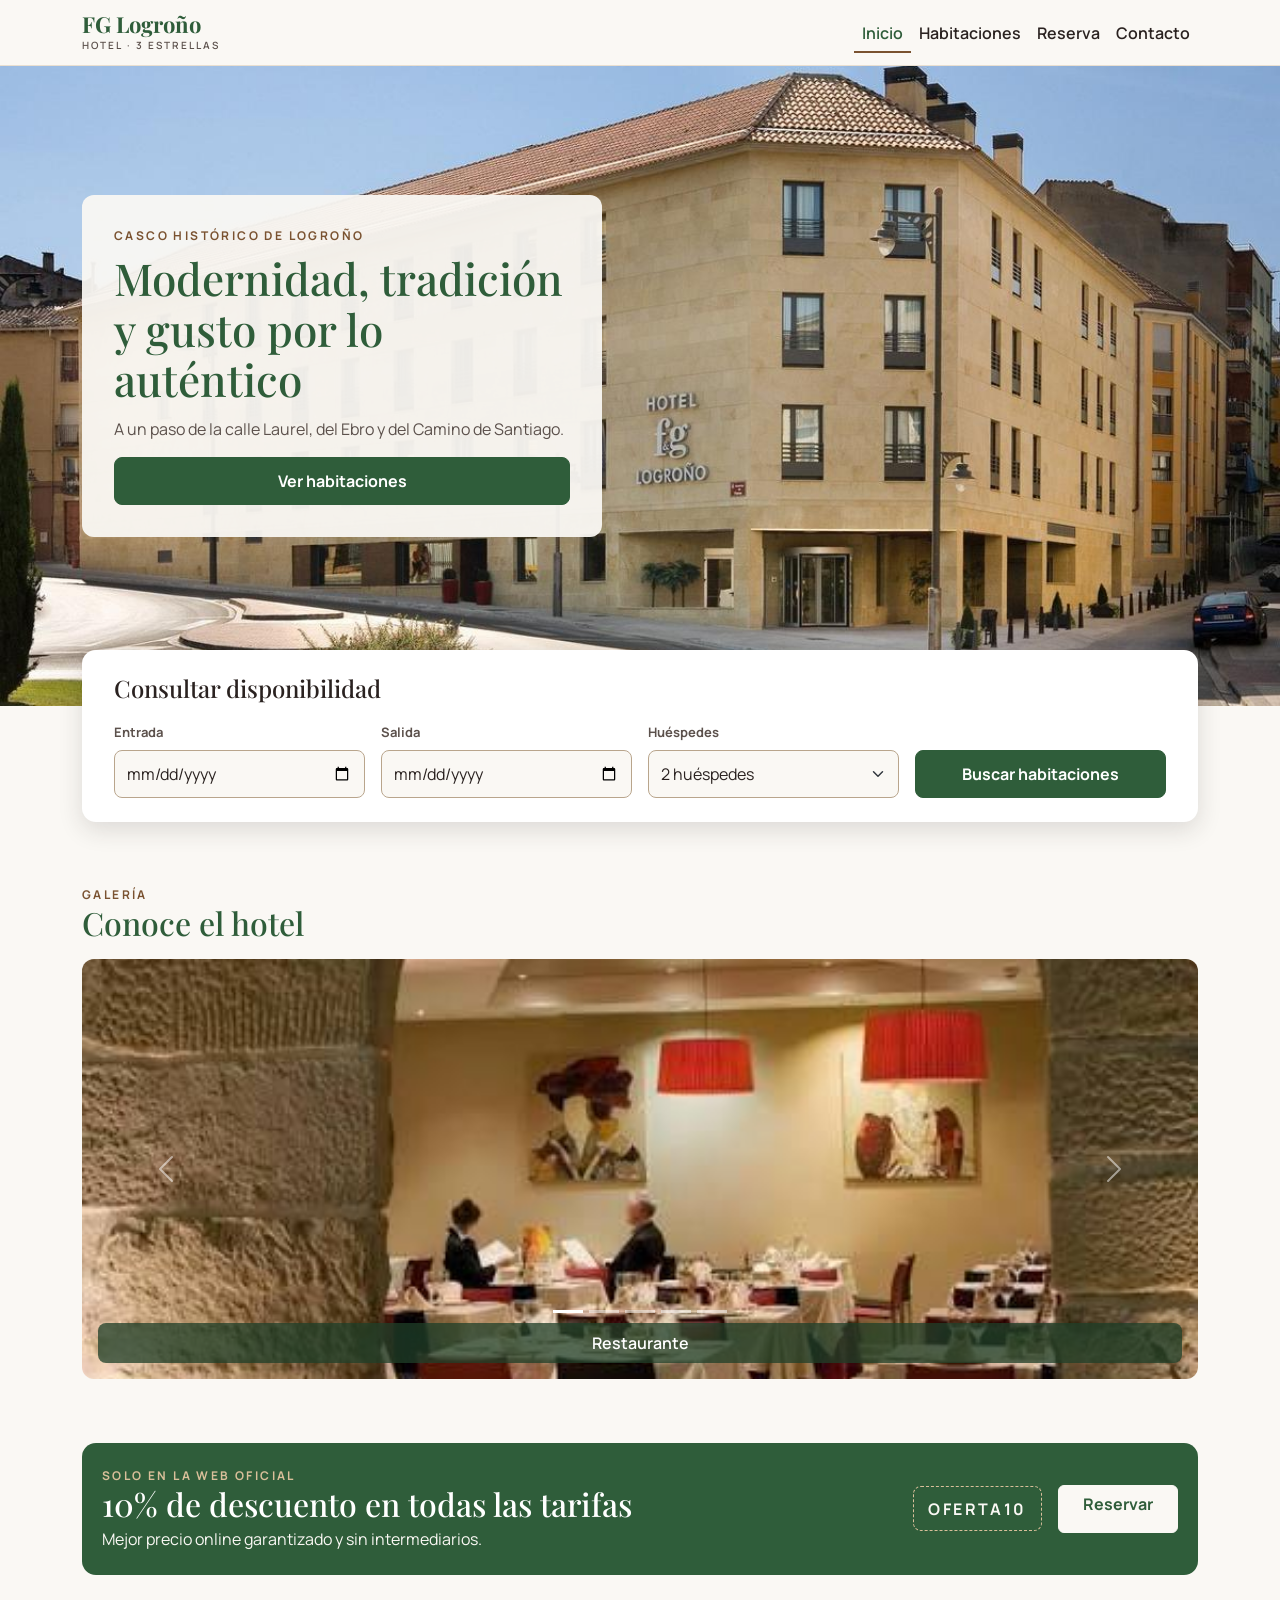
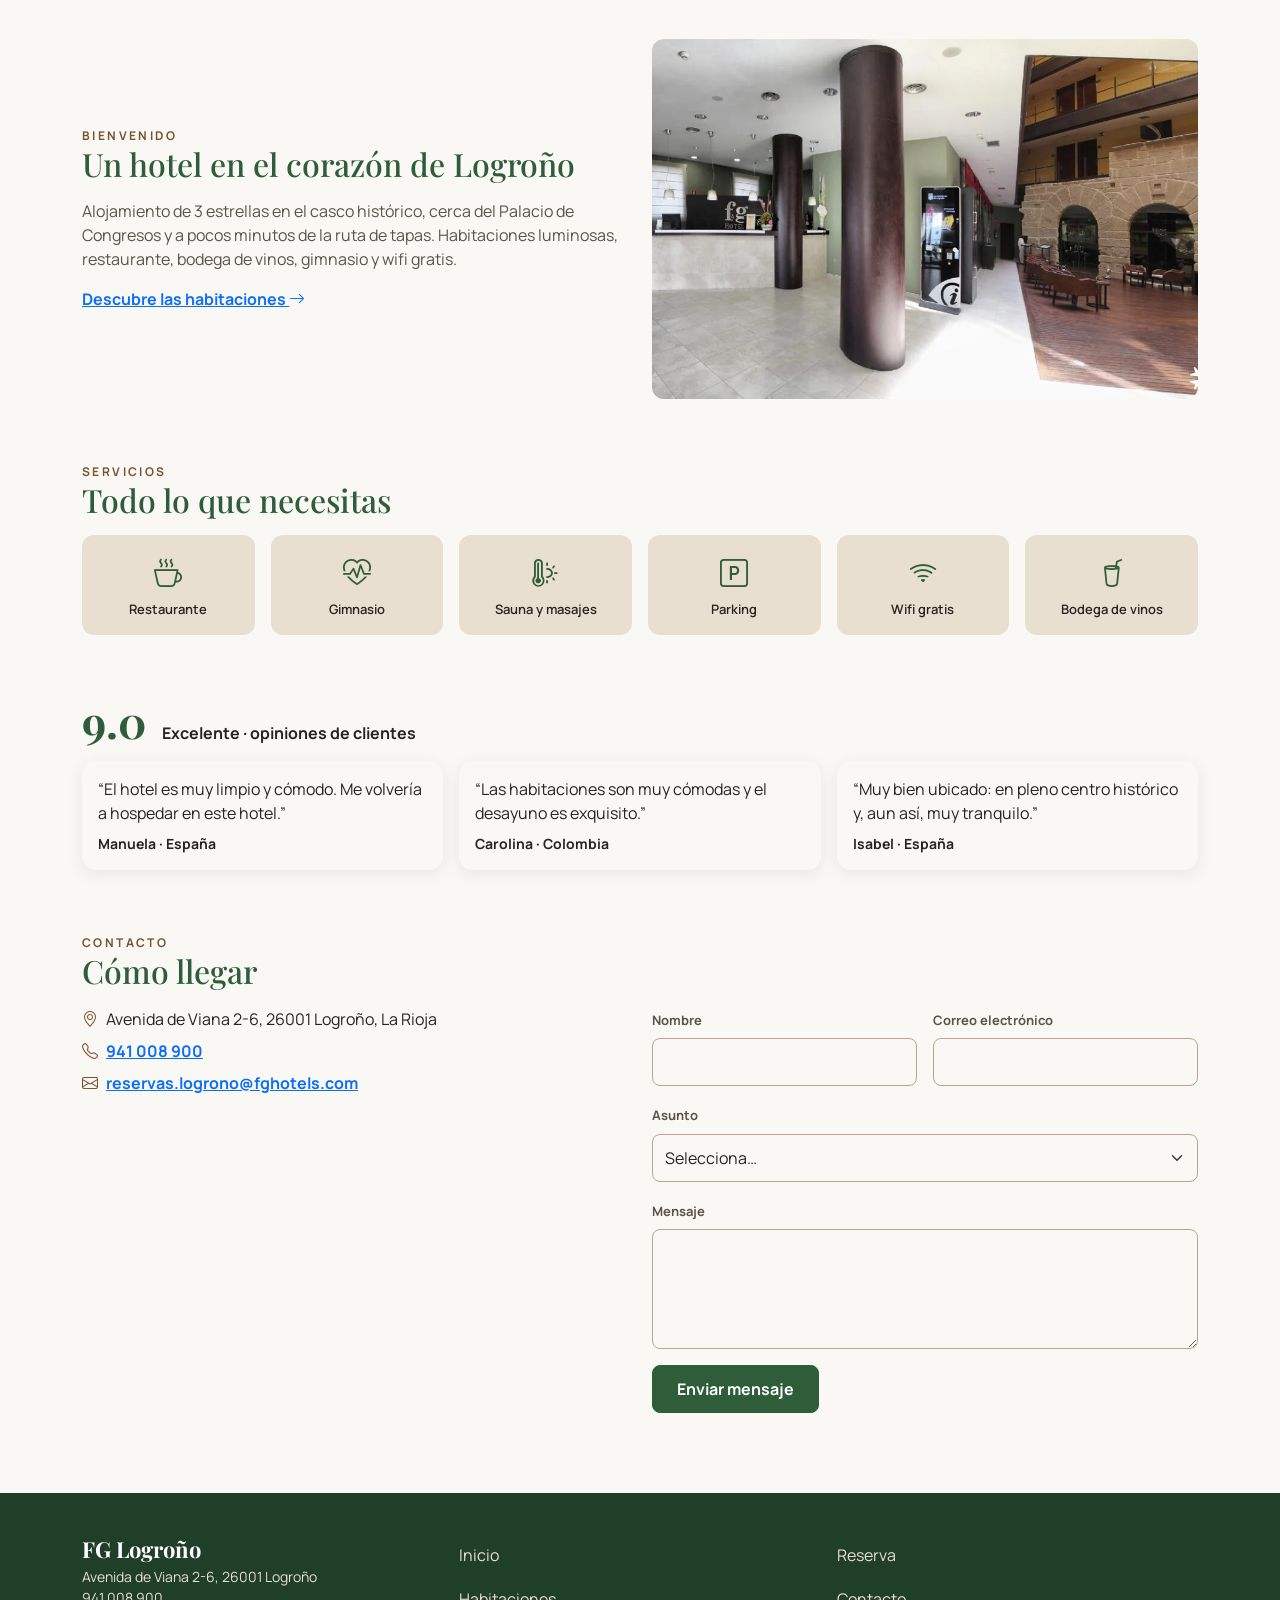
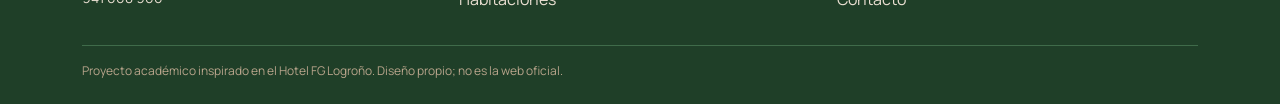
==== index.html @ 3a8aac46 "Mover el sitio a la raíz" ====
<!doctype html>
<html lang="es">
<head>
  <meta charset="utf-8">
  <meta name="viewport" content="width=device-width, initial-scale=1">
  <title>FG Logroño · Hotel en el casco histórico</title>
  <link rel="preconnect" href="https://fonts.googleapis.com">
  <link href="https://fonts.googleapis.com/css2?family=Manrope:wght@400;500;600;700&family=Playfair+Display:wght@500;600;700&display=swap" rel="stylesheet">
  <link href="https://cdn.jsdelivr.net/npm/bootstrap@5.3.3/dist/css/bootstrap.min.css" rel="stylesheet">
  <link href="https://cdn.jsdelivr.net/npm/bootstrap-icons@1.11.3/font/bootstrap-icons.min.css" rel="stylesheet">
  <link href="css/style.css" rel="stylesheet">
</head>
<body data-page="home">

<nav class="navbar navbar-expand-lg navbar-fg sticky-top">
  <div class="container">
    <a class="navbar-brand" href="index.html">FG Logroño<small>Hotel · 3 estrellas</small></a>
    <button class="navbar-toggler" type="button" data-bs-toggle="collapse" data-bs-target="#menu" aria-controls="menu" aria-expanded="false" aria-label="Abrir menú">
      <i class="bi bi-list fs-3"></i><i class="bi bi-x-lg fs-5"></i>
    </button>
    <div class="collapse navbar-collapse" id="menu">
      <ul class="navbar-nav ms-lg-auto">
        <li class="nav-item"><a class="nav-link active" aria-current="page" href="index.html">Inicio</a></li>
        <li class="nav-item"><a class="nav-link" href="rooms.html">Habitaciones</a></li>
        <li class="nav-item"><a class="nav-link" href="index.html#reserva">Reserva</a></li>
        <li class="nav-item"><a class="nav-link" href="index.html#contacto">Contacto</a></li>
      </ul>
    </div>
  </div>
</nav>

<header class="hero">
  <div class="container">
    <div class="hero-card">
      <div class="eyebrow">Casco histórico de Logroño</div>
      <h1>Modernidad, tradición y gusto por lo auténtico</h1>
      <p class="text-muted-fg">A un paso de la calle Laurel, del Ebro y del Camino de Santiago.</p>
      <a href="rooms.html" class="btn btn-fg w-100 w-lg-auto px-4">Ver habitaciones</a>
    </div>
  </div>
</header>

<!-- Buscador de reservas -->
<section id="reserva" class="container" aria-label="Buscador de reservas">
  <form class="booking needs-validation" action="available.html" method="get" data-search novalidate>
    <h2 class="h4 mb-3">Consultar disponibilidad</h2>
    <div class="row g-3 align-items-end">
      <div class="col-6 col-lg-3">
        <label for="entrada" class="form-label">Entrada</label>
        <input type="date" class="form-control" id="entrada" name="entrada" required>
        <div class="invalid-feedback">Elige la fecha de entrada.</div>
      </div>
      <div class="col-6 col-lg-3">
        <label for="salida" class="form-label">Salida</label>
        <input type="date" class="form-control" id="salida" name="salida" required>
        <div class="invalid-feedback">La salida debe ser posterior a la entrada.</div>
      </div>
      <div class="col-12 col-lg-3">
        <label for="huespedes" class="form-label">Huéspedes</label>
        <select class="form-select" id="huespedes" name="huespedes" required>
          <option value="1">1 huésped</option>
          <option value="2" selected>2 huéspedes</option>
          <option value="3">3 huéspedes</option>
        </select>
      </div>
      <div class="col-12 col-lg-3 d-grid">
        <button type="submit" class="btn btn-fg">Buscar habitaciones</button>
      </div>
    </div>
  </form>
</section>

<!-- Carrusel -->
<section class="section pb-0" aria-label="Galería">
  <div class="container">
    <div class="eyebrow">Galería</div>
    <h2 class="mb-3">Conoce el hotel</h2>
    <div id="galeria" class="carousel slide" data-bs-ride="carousel">
      <div class="carousel-indicators">
        <button type="button" data-bs-target="#galeria" data-bs-slide-to="0" class="active" aria-current="true" aria-label="Imagen 1"></button>
        <button type="button" data-bs-target="#galeria" data-bs-slide-to="1" aria-label="Imagen 2"></button>
        <button type="button" data-bs-target="#galeria" data-bs-slide-to="2" aria-label="Imagen 3"></button>
        <button type="button" data-bs-target="#galeria" data-bs-slide-to="3" aria-label="Imagen 4"></button>
        <button type="button" data-bs-target="#galeria" data-bs-slide-to="4" aria-label="Imagen 5"></button>
      </div>
      <div class="carousel-inner">
        <div class="carousel-item active"><img src="img/carrusel-1.jpg" class="d-block w-100 img-ph" alt="Restaurante del hotel"><div class="carousel-caption"><p class="mb-0 fw-semibold">Restaurante</p></div></div>
        <div class="carousel-item"><img src="img/carrusel-2.jpg" class="d-block w-100 img-ph" alt="Gimnasio"><div class="carousel-caption"><p class="mb-0 fw-semibold">Gimnasio</p></div></div>
        <div class="carousel-item"><img src="img/carrusel-3.jpg" class="d-block w-100 img-ph" alt="Sauna"><div class="carousel-caption"><p class="mb-0 fw-semibold">Sauna</p></div></div>
        <div class="carousel-item"><img src="img/carrusel-4.jpg" class="d-block w-100 img-ph" alt="Interiores del hotel"><div class="carousel-caption"><p class="mb-0 fw-semibold">Interiores</p></div></div>
        <div class="carousel-item"><img src="img/carrusel-5.jpg" class="d-block w-100 img-ph" alt="Cafetería Rua Vieja"><div class="carousel-caption"><p class="mb-0 fw-semibold">Cafetería Rua Vieja</p></div></div>
      </div>
      <button class="carousel-control-prev" type="button" data-bs-target="#galeria" data-bs-slide="prev"><span class="carousel-control-prev-icon" aria-hidden="true"></span><span class="visually-hidden">Anterior</span></button>
      <button class="carousel-control-next" type="button" data-bs-target="#galeria" data-bs-slide="next"><span class="carousel-control-next-icon" aria-hidden="true"></span><span class="visually-hidden">Siguiente</span></button>
    </div>
  </div>
</section>

<!-- Oferta -->
<section class="section pb-0" aria-label="Oferta">
  <div class="container">
    <div class="offer d-flex flex-column flex-lg-row align-items-lg-center justify-content-lg-between gap-3">
      <div>
        <div class="eyebrow">Solo en la web oficial</div>
        <h2 class="mb-1">10% de descuento en todas las tarifas</h2>
        <p class="mb-0">Mejor precio online garantizado y sin intermediarios.</p>
      </div>
      <div class="d-flex align-items-center gap-3">
        <span class="promo-code">OFERTA10</span>
        <a href="#reserva" class="btn btn-cream px-4">Reservar</a>
      </div>
    </div>
  </div>
</section>

<!-- Sobre el hotel -->
<section class="section" aria-label="Sobre el hotel">
  <div class="container">
    <div class="row g-4 align-items-center">
      <div class="col-lg-6 order-lg-2"><img src="img/sobre-hotel.jpg" class="img-ph img-about" alt="Recepción del hotel"></div>
      <div class="col-lg-6 order-lg-1">
        <div class="eyebrow">Bienvenido</div>
        <h2 class="mb-3">Un hotel en el corazón de Logroño</h2>
        <p class="text-muted-fg">Alojamiento de 3 estrellas en el casco histórico, cerca del Palacio de Congresos y a pocos minutos de la ruta de tapas. Habitaciones luminosas, restaurante, bodega de vinos, gimnasio y wifi gratis.</p>
        <a href="rooms.html" class="fw-bold">Descubre las habitaciones <i class="bi bi-arrow-right"></i></a>
      </div>
    </div>
  </div>
</section>

<!-- Servicios -->
<section class="section pt-0" aria-label="Servicios">
  <div class="container">
    <div class="eyebrow">Servicios</div>
    <h2 class="mb-3">Todo lo que necesitas</h2>
    <div class="row row-cols-3 row-cols-lg-6 g-3">
      <div class="col"><div class="service"><i class="bi bi-cup-hot"></i>Restaurante</div></div>
      <div class="col"><div class="service"><i class="bi bi-heart-pulse"></i>Gimnasio</div></div>
      <div class="col"><div class="service"><i class="bi bi-thermometer-sun"></i>Sauna y masajes</div></div>
      <div class="col"><div class="service"><i class="bi bi-p-square"></i>Parking</div></div>
      <div class="col"><div class="service"><i class="bi bi-wifi"></i>Wifi gratis</div></div>
      <div class="col"><div class="service"><i class="bi bi-cup-straw"></i>Bodega de vinos</div></div>
    </div>
  </div>
</section>

<!-- Opiniones -->
<section class="section pt-0" aria-label="Opiniones">
  <div class="container">
    <div class="d-flex align-items-baseline gap-3 mb-3">
      <span class="score">9.0</span><span class="fw-bold">Excelente · opiniones de clientes</span>
    </div>
    <div class="row row-cols-1 row-cols-lg-3 g-3">
      <div class="col"><figure class="card card-fg h-100 p-3 mb-0"><blockquote class="mb-2">“El hotel es muy limpio y cómodo. Me volvería a hospedar en este hotel.”</blockquote><figcaption class="small fw-bold">Manuela · España</figcaption></figure></div>
      <div class="col"><figure class="card card-fg h-100 p-3 mb-0"><blockquote class="mb-2">“Las habitaciones son muy cómodas y el desayuno es exquisito.”</blockquote><figcaption class="small fw-bold">Carolina · Colombia</figcaption></figure></div>
      <div class="col"><figure class="card card-fg h-100 p-3 mb-0"><blockquote class="mb-2">“Muy bien ubicado: en pleno centro histórico y, aun así, muy tranquilo.”</blockquote><figcaption class="small fw-bold">Isabel · España</figcaption></figure></div>
    </div>
  </div>
</section>

<!-- Contacto -->
<section id="contacto" class="section pt-0" aria-label="Contacto">
  <div class="container">
    <div class="eyebrow">Contacto</div>
    <h2 class="mb-3">Cómo llegar</h2>
    <div class="row g-4">
      <div class="col-lg-6">
        <ul class="list-unstyled contact-list mb-3">
          <li class="mb-2"><i class="bi bi-geo-alt"></i>Avenida de Viana 2-6, 26001 Logroño, La Rioja</li>
          <li class="mb-2"><i class="bi bi-telephone"></i><a href="tel:941008900" class="fw-bold">941 008 900</a></li>
          <li><i class="bi bi-envelope"></i><a href="mailto:reservas.logrono@fghotels.com" class="fw-bold">reservas.logrono@fghotels.com</a></li>
        </ul>
        <iframe class="map-frame" title="Ubicación del hotel en Logroño" loading="lazy"
          src="https://www.google.com/maps?q=Avenida+de+Viana+2-6,+26001+Logro%C3%B1o&output=embed"></iframe>
      </div>
      <div class="col-lg-6">
        <form id="contactForm" class="needs-validation" novalidate>
          <div class="row g-3">
            <div class="col-md-6"><label for="cNombre" class="form-label">Nombre</label><input type="text" class="form-control" id="cNombre" required><div class="invalid-feedback">Indica tu nombre.</div></div>
            <div class="col-md-6"><label for="cEmail" class="form-label">Correo electrónico</label><input type="email" class="form-control" id="cEmail" required><div class="invalid-feedback">Introduce un correo válido.</div></div>
            <div class="col-12"><label for="cAsunto" class="form-label">Asunto</label>
              <select class="form-select" id="cAsunto" required><option value="">Selecciona…</option><option>Pregunta general</option><option>Mi reserva</option><option>Grupos y eventos</option></select>
              <div class="invalid-feedback">Elige un asunto.</div></div>
            <div class="col-12"><label for="cMensaje" class="form-label">Mensaje</label><textarea class="form-control" id="cMensaje" required></textarea><div class="invalid-feedback">Escribe tu mensaje.</div></div>
            <div class="col-12"><button type="submit" class="btn btn-fg px-4">Enviar mensaje</button></div>
            <div class="col-12"><div id="contactOk" class="alert alert-success d-none mb-0" role="status">Mensaje enviado (simulación). ¡Gracias!</div></div>
          </div>
        </form>
      </div>
    </div>
  </div>
</section>

<footer class="site-footer">
  <div class="container">
    <div class="row g-3">
      <div class="col-md-4"><div class="brand">FG Logroño</div><p class="small mb-0">Avenida de Viana 2-6, 26001 Logroño<br>941 008 900</p></div>
      <div class="col-6 col-md-4 d-flex flex-column"><a href="index.html">Inicio</a><a href="rooms.html">Habitaciones</a></div>
      <div class="col-6 col-md-4 d-flex flex-column"><a href="index.html#reserva">Reserva</a><a href="index.html#contacto">Contacto</a></div>
    </div>
    <div class="legal">Proyecto académico inspirado en el Hotel FG Logroño. Diseño propio; no es la web oficial.</div>
  </div>
</footer>

<script src="https://cdn.jsdelivr.net/npm/bootstrap@5.3.3/dist/js/bootstrap.bundle.min.js"></script>
<script src="js/main.js"></script>
</body>
</html>
---- css/style.css ----
/* ===== FG Logroño · estilos propios sobre Bootstrap 5 ===== */
:root{
  --fg-green:#2F5D3A; --fg-dark:#1F3F28; --fg-cream:#FAF8F4; --fg-sand:#E9DFD0;
  --fg-brown:#7A5230; --fg-ink:#2A2220; --fg-muted:#5C514C; --fg-line:#B9A58C; --fg-gold:#D9BF9A;
  --bs-body-font-family:'Manrope',system-ui,sans-serif;
  --bs-body-bg:var(--fg-cream); --bs-body-color:var(--fg-ink);
  --bs-link-color:var(--fg-green); --bs-link-hover-color:var(--fg-dark);
}
h1,h2,h3,h4,h5,.font-display{font-family:'Playfair Display',serif;color:var(--fg-green)}
.section{padding:3rem 0}
@media(min-width:768px){.section{padding:4rem 0}}
section[id]{scroll-margin-top:80px}
.eyebrow{font-size:.75rem;letter-spacing:.2em;text-transform:uppercase;font-weight:700;color:var(--fg-brown)}
.text-muted-fg{color:var(--fg-muted)}

/* Navbar */
.navbar-fg{background:var(--fg-cream);border-bottom:1px solid var(--fg-sand);min-height:64px}
.navbar-brand{font-family:'Playfair Display',serif;font-weight:700;font-size:1.375rem;color:var(--fg-green);line-height:1}
.navbar-brand small{display:block;font:600 .625rem 'Manrope',sans-serif;letter-spacing:.2em;text-transform:uppercase;color:var(--fg-muted);margin-top:3px}
.navbar-toggler{width:44px;height:44px;padding:0;border:1px solid var(--fg-green);color:var(--fg-green);display:flex;align-items:center;justify-content:center}
.navbar-toggler:focus{box-shadow:0 0 0 .2rem rgba(47,93,58,.25)}
.navbar-toggler .bi-x-lg{display:none}
.navbar-toggler[aria-expanded="true"] .bi-x-lg{display:inline}
.navbar-toggler[aria-expanded="true"] .bi-list{display:none}
.navbar-nav .nav-link{color:var(--fg-ink);font-weight:600}
.navbar-nav .nav-link:hover,.navbar-nav .nav-link.active{color:var(--fg-green)}
@media(min-width:992px){.navbar-nav .nav-link.active{box-shadow:inset 0 -2px 0 var(--fg-brown)}}
@media(max-width:991.98px){
  .navbar-collapse{position:absolute;top:100%;left:0;right:0;background:var(--fg-dark);padding:1.5rem 1rem;z-index:1030}
  .navbar-collapse.show{min-height:calc(100dvh - 64px)}
  .navbar-nav .nav-link{display:flex;justify-content:space-between;align-items:center;min-height:64px;padding:0 .25rem;
    font-family:'Playfair Display',serif;font-size:1.625rem;color:var(--fg-cream);border-bottom:1px solid #3F6B4A}
  .navbar-nav .nav-link::after{content:"\f285";font-family:"bootstrap-icons";font-size:1.25rem}
  .navbar-nav .nav-link:hover{color:var(--fg-gold)}
  .navbar-nav .nav-link.active{color:var(--fg-gold);font-weight:700}
}

/* Botones y formularios */
.btn-fg{--bs-btn-color:#fff;--bs-btn-bg:var(--fg-green);--bs-btn-border-color:var(--fg-green);
  --bs-btn-hover-color:#fff;--bs-btn-hover-bg:var(--fg-dark);--bs-btn-hover-border-color:var(--fg-dark);
  --bs-btn-active-color:#fff;--bs-btn-active-bg:var(--fg-dark);--bs-btn-active-border-color:var(--fg-dark);
  --bs-btn-focus-shadow-rgb:47,93,58;--bs-btn-border-radius:8px;min-height:48px;font-weight:700;display:inline-flex;align-items:center;justify-content:center}
.btn-outline-fg{--bs-btn-color:var(--fg-green);--bs-btn-border-color:var(--fg-green);
  --bs-btn-hover-color:#fff;--bs-btn-hover-bg:var(--fg-green);--bs-btn-hover-border-color:var(--fg-green);
  --bs-btn-active-color:#fff;--bs-btn-active-bg:var(--fg-green);--bs-btn-active-border-color:var(--fg-green);
  --bs-btn-focus-shadow-rgb:47,93,58;min-height:44px;font-weight:700}
.btn-cream{--bs-btn-color:var(--fg-green);--bs-btn-bg:var(--fg-cream);--bs-btn-border-color:var(--fg-cream);
  --bs-btn-hover-color:var(--fg-dark);--bs-btn-hover-bg:#fff;--bs-btn-hover-border-color:#fff;min-height:48px;font-weight:700}
.form-label{font-weight:700;font-size:.8125rem;color:var(--fg-muted)}
.form-control,.form-select{min-height:48px;border-color:var(--fg-line);border-radius:8px}
textarea.form-control{min-height:120px}
.form-control:focus,.form-select:focus{border-color:var(--fg-green);box-shadow:0 0 0 .2rem rgba(47,93,58,.2)}

/* Hero y buscador */
.hero{min-height:460px;display:flex;align-items:flex-end;padding:1.5rem 0 4rem;
  background:var(--fg-line) url('../img/hero.jpg') center/cover no-repeat}
.hero-card{background:rgba(250,248,244,.94);border-radius:12px;padding:1.25rem}
.hero-card h1{font-size:2rem;line-height:1.15;margin:.5rem 0 .75rem}
@media(min-width:992px){.hero{min-height:640px;align-items:center}.hero-card{max-width:520px;padding:2rem}.hero-card h1{font-size:2.75rem}}
.booking{position:relative;z-index:2;margin-top:-2.5rem;background:#fff;border-radius:14px;padding:1.25rem;box-shadow:0 8px 24px rgba(42,34,32,.14)}
@media(min-width:992px){.booking{margin-top:-3.5rem;padding:1.5rem 2rem}}

/* Imágenes (con color de reserva si aún no existe la foto) */
.img-ph{background:var(--fg-sand);object-fit:cover;width:100%}
.img-card{height:200px}
.img-about{height:260px;border-radius:12px}
@media(min-width:992px){.img-about{height:360px}}
.carousel{border-radius:12px;overflow:hidden}
.carousel-item img{height:240px;object-fit:cover}
@media(min-width:768px){.carousel-item img{height:420px}}
.carousel-caption{background:rgba(31,63,40,.75);border-radius:8px;left:1rem;right:1rem;bottom:1rem;padding:.5rem}
.carousel-indicators{margin-bottom:3.5rem}

/* Componentes */
.offer{background:var(--fg-green);color:var(--fg-cream);border-radius:14px;padding:1.5rem 1.25rem}
.offer h2{color:#fff}
.offer .eyebrow{color:var(--fg-gold)}
.promo-code{border:1px dashed var(--fg-gold);border-radius:8px;padding:.6rem .9rem;font-weight:700;letter-spacing:.15em}
.service{background:var(--fg-sand);border-radius:12px;padding:1rem .5rem;text-align:center;font-size:.8125rem;font-weight:600;height:100%}
.service i{display:block;font-size:1.75rem;color:var(--fg-green);margin-bottom:.4rem}
.card-fg{border:0;border-radius:14px;box-shadow:0 4px 16px rgba(42,34,32,.08);overflow:hidden}
.chip{display:inline-block;background:var(--fg-sand);border-radius:999px;padding:.25rem .75rem;font-size:.75rem;font-weight:600}
.price{font-family:'Playfair Display',serif;font-size:1.625rem;font-weight:700;color:var(--fg-green);line-height:1.1}
.score{font-family:'Playfair Display',serif;font-size:2.75rem;font-weight:700;color:var(--fg-green);line-height:1}
.contact-list i{color:var(--fg-brown);width:1.5rem;display:inline-block}
.map-frame{width:100%;height:240px;border:0;border-radius:12px}
.summary-total{font-family:'Playfair Display',serif;font-size:1.75rem;font-weight:700;color:var(--fg-green)}

/* Footer */
.site-footer{background:var(--fg-dark);color:#EADFD2;padding:2.5rem 0 1.5rem}
.site-footer a{color:#EADFD2;text-decoration:none;display:inline-flex;align-items:center;min-height:44px}
.site-footer a:hover{color:#fff;text-decoration:underline}
.site-footer .brand{font-family:'Playfair Display',serif;font-weight:700;font-size:1.375rem;color:#fff}
.site-footer .legal{border-top:1px solid #3F6B4A;margin-top:1.5rem;padding-top:1rem;font-size:.75rem;color:var(--fg-line)}
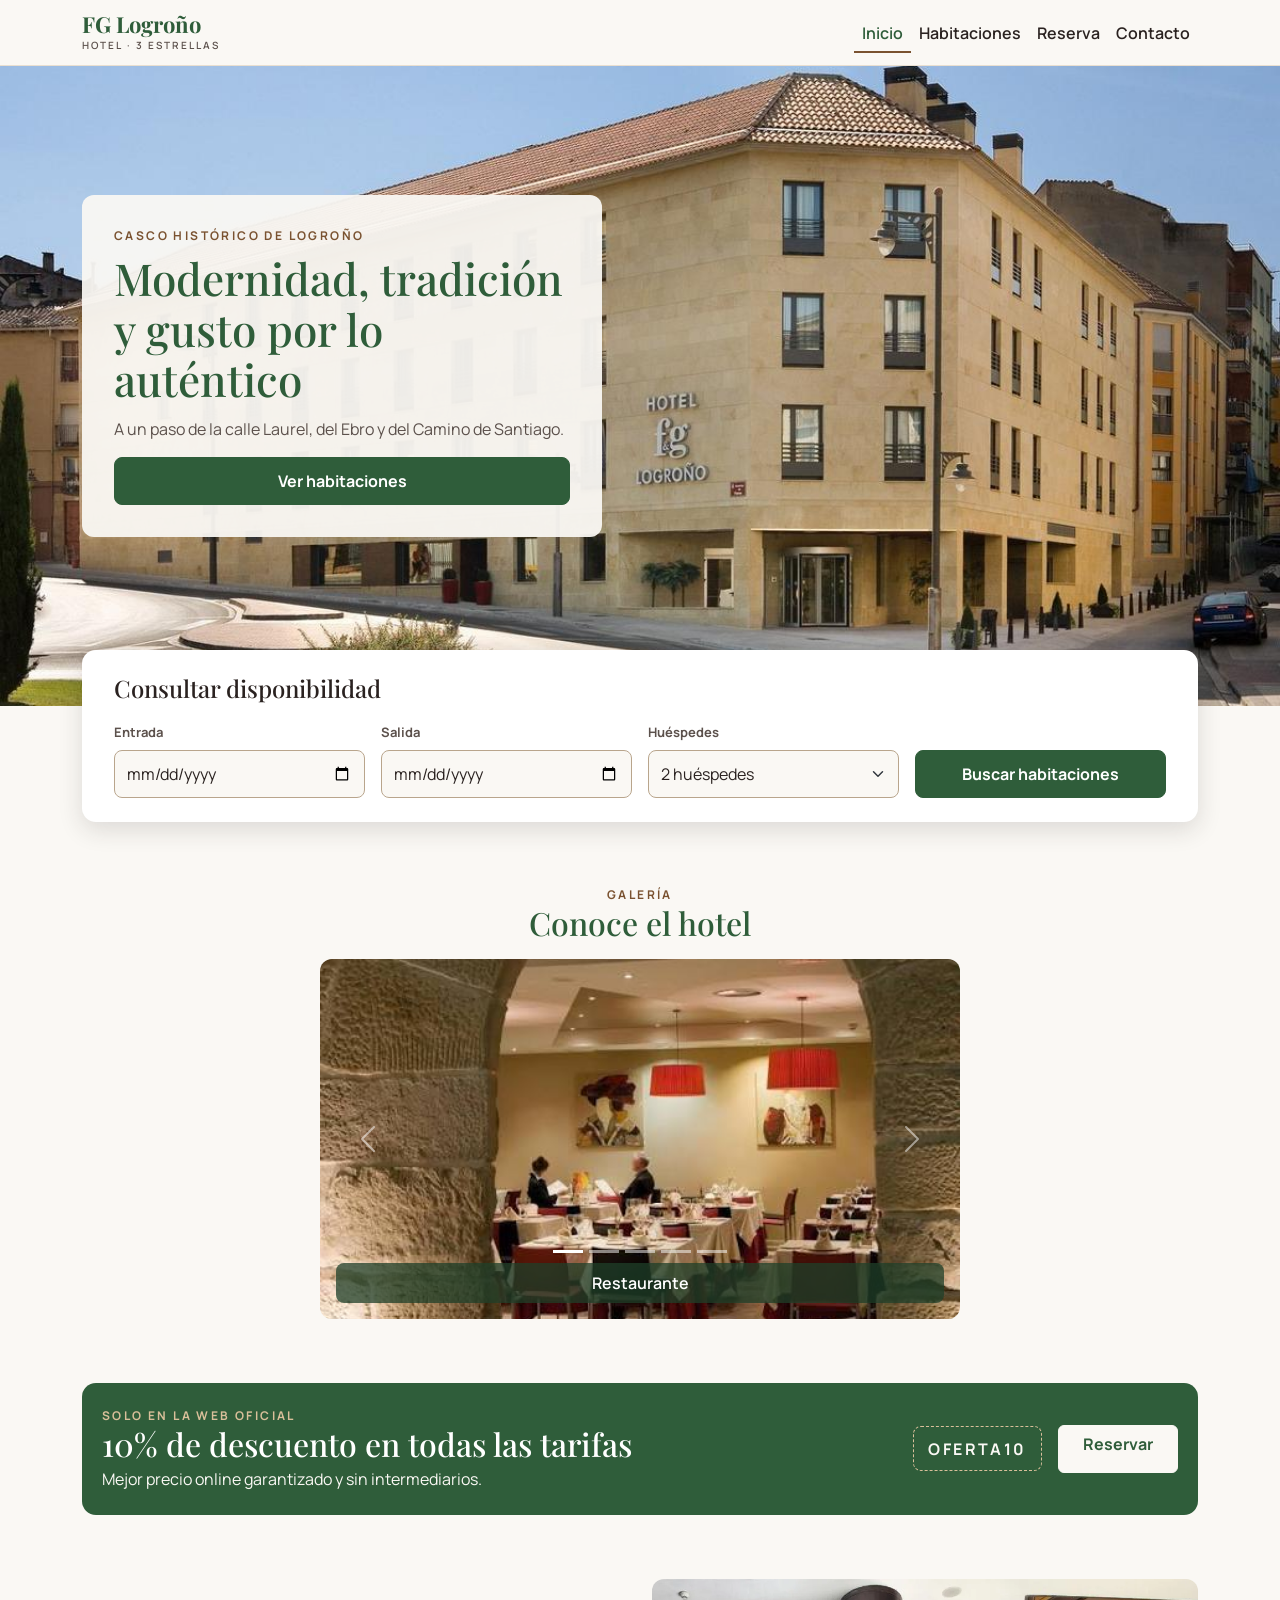
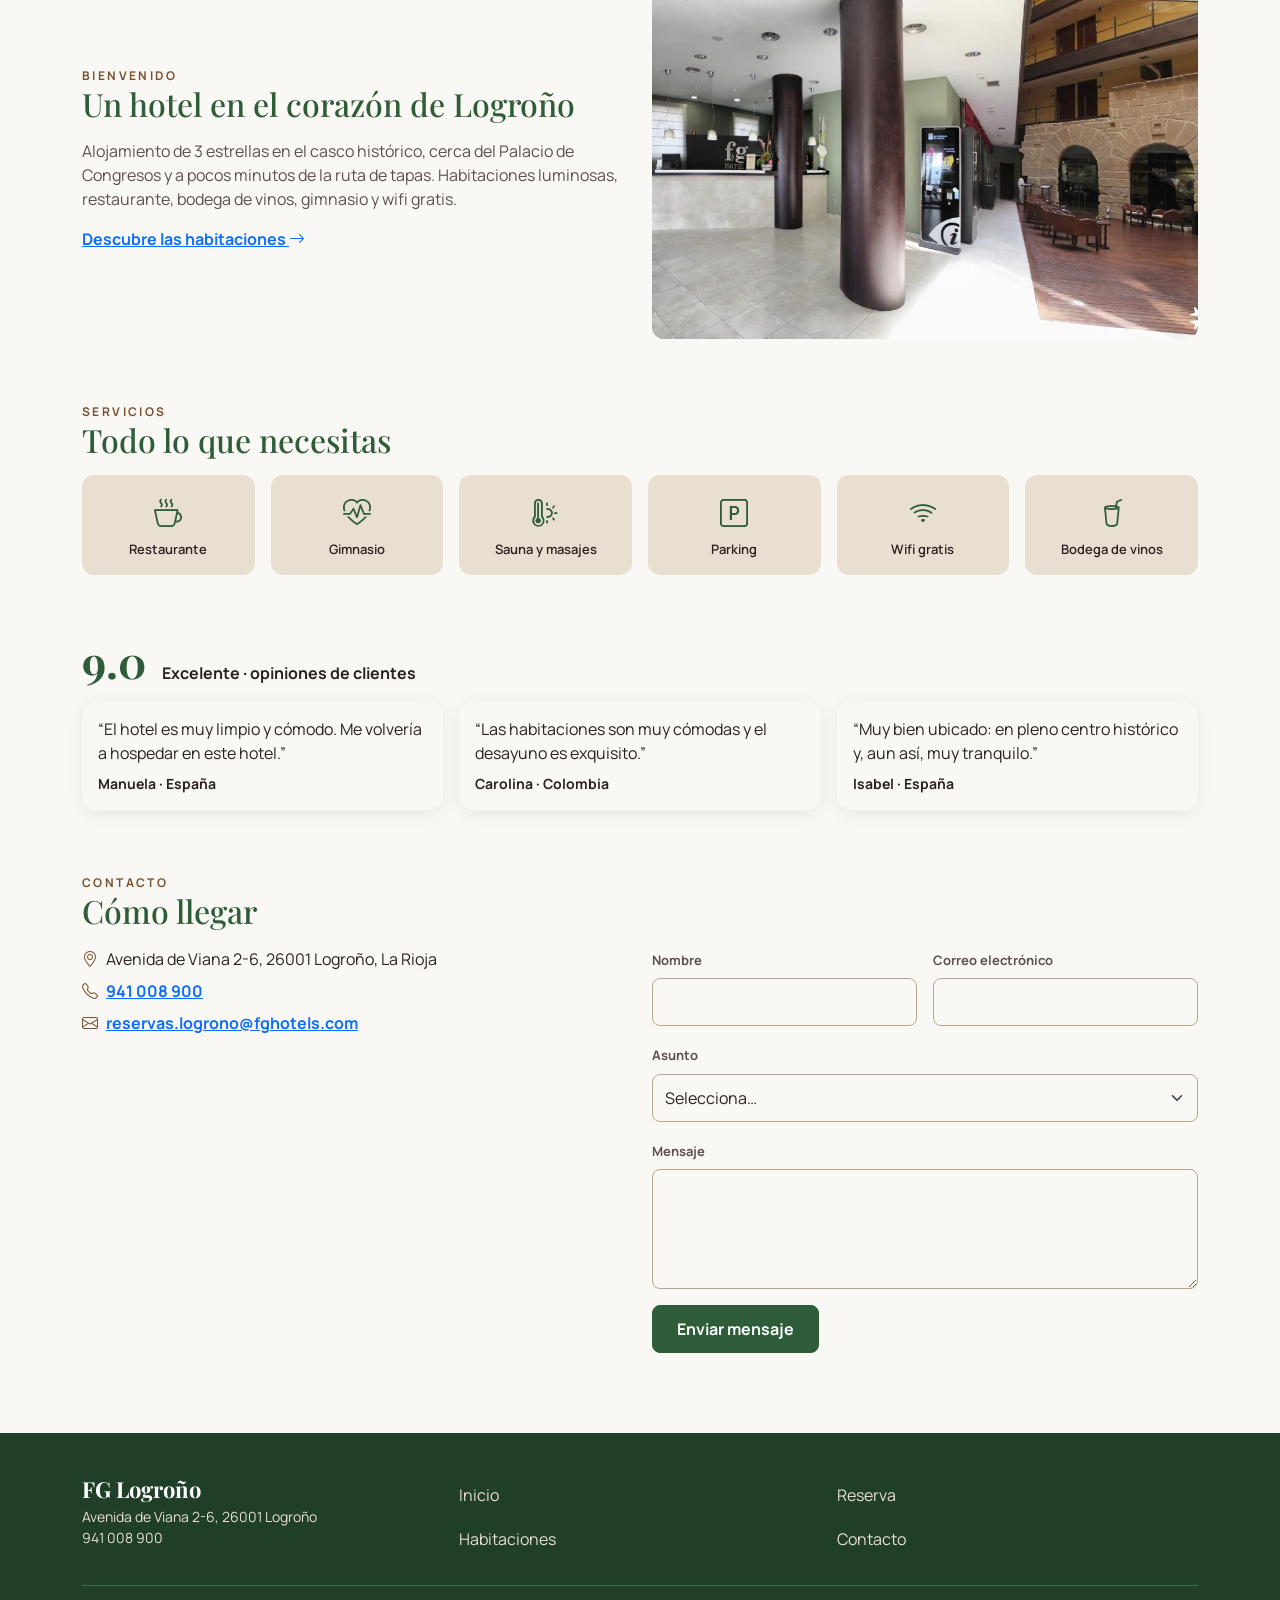
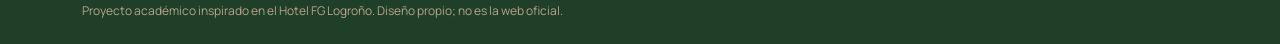
==== commit 671ad1af: "Correcion orden incorrecto carrusel" ====
--- a/index.html
+++ b/index.html
@@ -85,8 +85,8 @@
       </div>
       <div class="carousel-inner">
         <div class="carousel-item active"><img src="img/carrusel-1.jpg" class="d-block w-100 img-ph" alt="Restaurante del hotel"><div class="carousel-caption"><p class="mb-0 fw-semibold">Restaurante</p></div></div>
-        <div class="carousel-item"><img src="img/carrusel-2.jpg" class="d-block w-100 img-ph" alt="Gimnasio"><div class="carousel-caption"><p class="mb-0 fw-semibold">Gimnasio</p></div></div>
-        <div class="carousel-item"><img src="img/carrusel-3.jpg" class="d-block w-100 img-ph" alt="Sauna"><div class="carousel-caption"><p class="mb-0 fw-semibold">Sauna</p></div></div>
+        <div class="carousel-item"><img src="img/carrusel-2.jpg" class="d-block w-100 img-ph" alt="Gimnasio"><div class="carousel-caption"><p class="mb-0 fw-semibold">Sauna</p></div></div>
+        <div class="carousel-item"><img src="img/carrusel-3.jpg" class="d-block w-100 img-ph" alt="Sauna"><div class="carousel-caption"><p class="mb-0 fw-semibold">Gimnasio</p></div></div>
         <div class="carousel-item"><img src="img/carrusel-4.jpg" class="d-block w-100 img-ph" alt="Interiores del hotel"><div class="carousel-caption"><p class="mb-0 fw-semibold">Interiores</p></div></div>
         <div class="carousel-item"><img src="img/carrusel-5.jpg" class="d-block w-100 img-ph" alt="Cafetería Rua Vieja"><div class="carousel-caption"><p class="mb-0 fw-semibold">Cafetería Rua Vieja</p></div></div>
       </div>
--- a/css/style.css
+++ b/css/style.css
@@ -12,7 +12,7 @@
 section[id]{scroll-margin-top:80px}
 .eyebrow{font-size:.75rem;letter-spacing:.2em;text-transform:uppercase;font-weight:700;color:var(--fg-brown)}
 .text-muted-fg{color:var(--fg-muted)}
-
+ 
 /* Navbar */
 .navbar-fg{background:var(--fg-cream);border-bottom:1px solid var(--fg-sand);min-height:64px}
 .navbar-brand{font-family:'Playfair Display',serif;font-weight:700;font-size:1.375rem;color:var(--fg-green);line-height:1}
@@ -34,7 +34,7 @@
   .navbar-nav .nav-link:hover{color:var(--fg-gold)}
   .navbar-nav .nav-link.active{color:var(--fg-gold);font-weight:700}
 }
-
+ 
 /* Botones y formularios */
 .btn-fg{--bs-btn-color:#fff;--bs-btn-bg:var(--fg-green);--bs-btn-border-color:var(--fg-green);
   --bs-btn-hover-color:#fff;--bs-btn-hover-bg:var(--fg-dark);--bs-btn-hover-border-color:var(--fg-dark);
@@ -50,7 +50,7 @@
 .form-control,.form-select{min-height:48px;border-color:var(--fg-line);border-radius:8px}
 textarea.form-control{min-height:120px}
 .form-control:focus,.form-select:focus{border-color:var(--fg-green);box-shadow:0 0 0 .2rem rgba(47,93,58,.2)}
-
+ 
 /* Hero y buscador */
 .hero{min-height:460px;display:flex;align-items:flex-end;padding:1.5rem 0 4rem;
   background:var(--fg-line) url('../img/hero.jpg') center/cover no-repeat}
@@ -59,18 +59,21 @@
 @media(min-width:992px){.hero{min-height:640px;align-items:center}.hero-card{max-width:520px;padding:2rem}.hero-card h1{font-size:2.75rem}}
 .booking{position:relative;z-index:2;margin-top:-2.5rem;background:#fff;border-radius:14px;padding:1.25rem;box-shadow:0 8px 24px rgba(42,34,32,.14)}
 @media(min-width:992px){.booking{margin-top:-3.5rem;padding:1.5rem 2rem}}
-
+ 
 /* Imágenes (con color de reserva si aún no existe la foto) */
 .img-ph{background:var(--fg-sand);object-fit:cover;width:100%}
 .img-card{height:200px}
 .img-about{height:260px;border-radius:12px}
 @media(min-width:992px){.img-about{height:360px}}
-.carousel{border-radius:12px;overflow:hidden}
+.carousel{border-radius:12px;overflow:hidden;max-width:640px;margin-inline:auto}
 .carousel-item img{height:240px;object-fit:cover}
-@media(min-width:768px){.carousel-item img{height:420px}}
+@media(min-width:768px){
+  .carousel-item img{height:360px}
+  section[aria-label="Galería"] .eyebrow,section[aria-label="Galería"] h2{text-align:center}
+}
 .carousel-caption{background:rgba(31,63,40,.75);border-radius:8px;left:1rem;right:1rem;bottom:1rem;padding:.5rem}
 .carousel-indicators{margin-bottom:3.5rem}
-
+ 
 /* Componentes */
 .offer{background:var(--fg-green);color:var(--fg-cream);border-radius:14px;padding:1.5rem 1.25rem}
 .offer h2{color:#fff}
@@ -85,10 +88,10 @@
 .contact-list i{color:var(--fg-brown);width:1.5rem;display:inline-block}
 .map-frame{width:100%;height:240px;border:0;border-radius:12px}
 .summary-total{font-family:'Playfair Display',serif;font-size:1.75rem;font-weight:700;color:var(--fg-green)}
-
+ 
 /* Footer */
 .site-footer{background:var(--fg-dark);color:#EADFD2;padding:2.5rem 0 1.5rem}
 .site-footer a{color:#EADFD2;text-decoration:none;display:inline-flex;align-items:center;min-height:44px}
 .site-footer a:hover{color:#fff;text-decoration:underline}
 .site-footer .brand{font-family:'Playfair Display',serif;font-weight:700;font-size:1.375rem;color:#fff}
-.site-footer .legal{border-top:1px solid #3F6B4A;margin-top:1.5rem;padding-top:1rem;font-size:.75rem;color:var(--fg-line)}
+.site-footer .legal{border-top:1px solid #3F6B4A;margin-top:1.5rem;padding-top:1rem;font-size:.75rem;color:var(--fg-line)}
